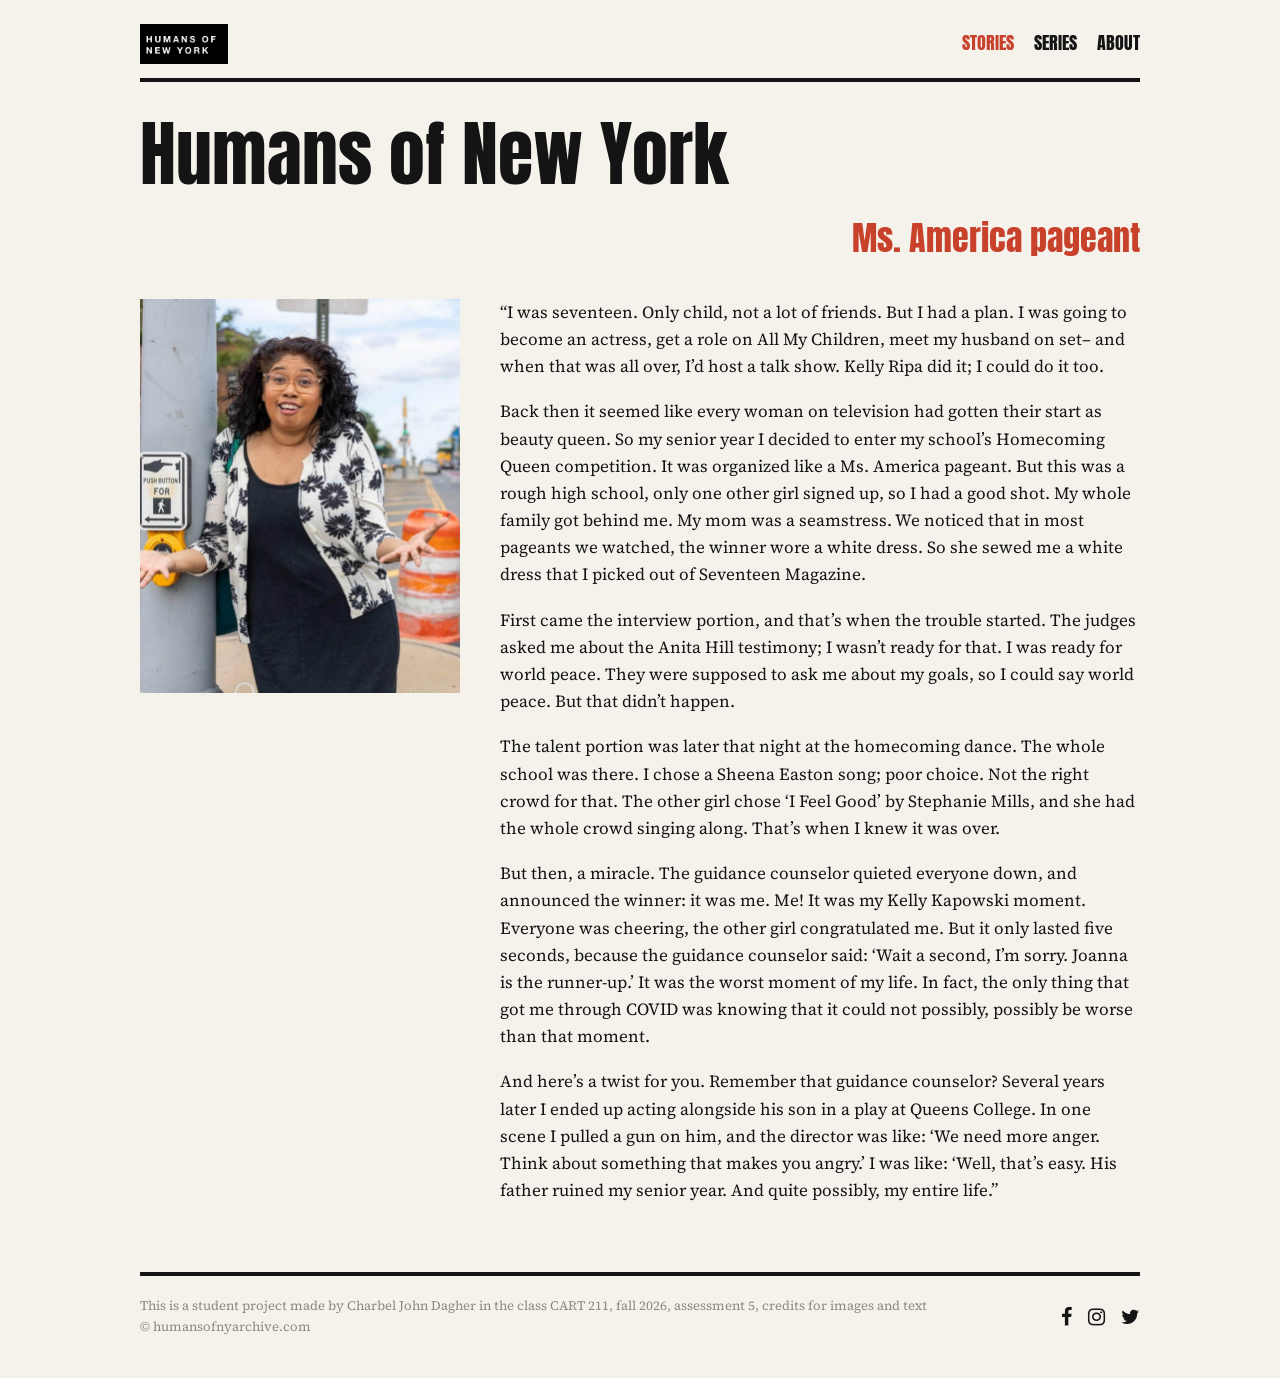
==== assessment5/story.html @ f138d674 "Add assessment 5" ====
<!DOCTYPE html>
<html lang="en">
<head>
  <meta charset="UTF-8">
  <meta name="viewport" content="width=device-width, initial-scale=1.0">
  <meta name="robots" content="noindex">
  <title>Ms. America pageant | Humans of New York</title>
  <link rel="stylesheet" href="https://fonts.googleapis.com/css2?family=Anton&family=Source+Serif+4&display=swap">
  <link rel="stylesheet" href="https://cdnjs.cloudflare.com/ajax/libs/font-awesome/4.7.0/css/font-awesome.min.css">
  <link rel="stylesheet" href="css/style.css">
</head>
<body>
  <header>
    <a href="index.html"><img src="images/logo.png" alt="Humans of New York" width="88"></a>
    <nav>
      <ul>
        <li><a href="story.html" class="current">Stories</a></li>
        <li><a href="index.html#series">Series</a></li>
        <li><a href="index.html#about">About</a></li>
      </ul>
    </nav>
  </header>
  <main>
    <h1>Humans of New York</h1>
    <section class="story">
      <h2>Ms. America pageant</h2>
      <img src="images/story1.jpg" alt="Woman leaning on a crosswalk pole">
      <div>
        <p>“I was seventeen. Only child, not a lot of friends. But I had a plan. I was going to become an actress, get a role on All My Children, meet my husband on set– and when that was all over, I’d host a talk show. Kelly Ripa did it; I could do it too.</p>
        <p>Back then it seemed like every woman on television had gotten their start as beauty queen. So my senior year I decided to enter my school’s Homecoming Queen competition. It was organized like a Ms. America pageant. But this was a rough high school, only one other girl signed up, so I had a good shot. My whole family got behind me. My mom was a seamstress. We noticed that in most pageants we watched, the winner wore a white dress. So she sewed me a white dress that I picked out of Seventeen Magazine.</p>
        <p>First came the interview portion, and that’s when the trouble started. The judges asked me about the Anita Hill testimony; I wasn’t ready for that. I was ready for world peace. They were supposed to ask me about my goals, so I could say world peace. But that didn’t happen.</p>
        <p>The talent portion was later that night at the homecoming dance. The whole school was there. I chose a Sheena Easton song; poor choice. Not the right crowd for that. The other girl chose ‘I Feel Good’ by Stephanie Mills, and she had the whole crowd singing along. That’s when I knew it was over.</p>
        <p>But then, a miracle. The guidance counselor quieted everyone down, and announced the winner: it was me. Me! It was my Kelly Kapowski moment. Everyone was cheering, the other girl congratulated me. But it only lasted five seconds, because the guidance counselor said: ‘Wait a second, I’m sorry. Joanna is the runner-up.’ It was the worst moment of my life. In fact, the only thing that got me through COVID was knowing that it could not possibly, possibly be worse than that moment.</p>
        <p>And here’s a twist for you. Remember that guidance counselor? Several years later I ended up acting alongside his son in a play at Queens College. In one scene I pulled a gun on him, and the director was like: ‘We need more anger. Think about something that makes you angry.’ I was like: ‘Well, that’s easy. His father ruined my senior year. And quite possibly, my entire life.”</p>
      </div>
    </section>
  </main>
  <footer>
    <p>This is a student project made by Charbel John Dagher in the class CART 211, fall 2026, assessment 5, credits for images and text &copy; humansofnyarchive.com</p>
    <ul>
      <li><a href="https://www.facebook.com/humansofnewyork" aria-label="Facebook"><i class="fa fa-facebook"></i></a></li>
      <li><a href="https://www.instagram.com/humansofny" aria-label="Instagram"><i class="fa fa-instagram"></i></a></li>
      <li><a href="https://twitter.com/humansofny" aria-label="Twitter"><i class="fa fa-twitter"></i></a></li>
    </ul>
  </footer>
</body>
</html>
---- assessment5/css/style.css ----
*,
*::before,
*::after {
  box-sizing: border-box;
}
* {
  margin: 0;
}
html {
  -webkit-text-size-adjust: 100%;
  text-size-adjust: 100%;
}
body {
  min-height: 100vh;
  line-height: 1.5;
  -webkit-font-smoothing: antialiased;
}
img,
picture,
video,
canvas,
svg {
  display: block;
  max-width: 100%;
}
input,
button,
textarea,
select {
  font: inherit;
  color: inherit;
}
h1, h2, h3, h4, h5, h6 {
  line-height: 1.2;
  text-wrap: balance;
}
p {
  text-wrap: pretty;
}
p, h1, h2, h3, h4, h5, h6 {
  overflow-wrap: break-word;
}
nav ul,
ul[role="list"],
ol[role="list"] {
  list-style: none;
  padding: 0;
}
nav a,
footer a,
figure a {
  text-decoration: none;
}
a {
  color: inherit;
  text-decoration-skip-ink: auto;
}
button {
  cursor: pointer;
}
@media (prefers-reduced-motion: reduce) {
  *,
  *::before,
  *::after {
    animation-duration: 0.01ms !important;
    animation-iteration-count: 1 !important;
    transition-duration: 0.01ms !important;
    scroll-behavior: auto !important;
  }
}
body {
  font-family: "Source Serif 4", Georgia, serif;
  font-size: 17px;
  line-height: 1.6;
  color: #141414;
  background-color: #f5f2ec;
  padding-left: 20px;
  padding-right: 20px;
}
a {
  color: #141414;
}
header,
main,
footer {
  max-width: 1000px;
  margin-left: auto;
  margin-right: auto;
}
header {
  display: flex;
  justify-content: space-between;
  align-items: center;
  padding-top: 24px;
  padding-bottom: 14px;
  border-bottom: 4px solid #141414;
}
header ul {
  display: flex;
  column-gap: 20px;
  list-style: none;
}
header a {
  font-family: "Anton", sans-serif;
  font-size: 18px;
  text-transform: uppercase;
}
header a:hover {
  color: #c8412b;
}
header .current {
  color: #c8412b;
}
h1 {
  font-family: "Anton", sans-serif;
  font-weight: normal;
  font-size: 72px;
  line-height: 1;
  margin-top: 36px;
  margin-bottom: 28px;
}
#about {
  max-width: 700px;
  margin-bottom: 40px;
}
#about p {
  margin-bottom: 16px;
}
.galerie {
  display: grid;
  grid-template-columns: auto auto auto;
  gap: 12px;
  margin-bottom: 50px;
}
.galerie a {
  display: block;
}
.galerie img {
  width: 100%;
  height: 192px;
  object-fit: cover;
  object-position: top;
}
.pic1 img,
.pic5 img,
.pic7 img,
.pic11 img {
  height: 420px;
}
figcaption {
  font-family: "Anton", sans-serif;
  font-size: 13px;
  line-height: 18px;
  text-transform: uppercase;
  margin-top: 6px;
}
.pic1 {
  grid-column-start: 1;
  grid-column-end: 3;
  grid-row-start: 1;
  grid-row-end: 3;
}
.pic5 {
  grid-column-start: 2;
  grid-column-end: 4;
  grid-row-start: 3;
  grid-row-end: 5;
}
.pic7 {
  grid-column-start: 1;
  grid-column-end: 3;
  grid-row-start: 5;
  grid-row-end: 7;
}
.pic11 {
  grid-column-start: 2;
  grid-column-end: 4;
  grid-row-start: 7;
  grid-row-end: 9;
}
.story {
  display: grid;
  grid-template-columns: 1fr 2fr;
  column-gap: 40px;
  row-gap: 40px;
  margin-bottom: 50px;
}
.story h2 {
  grid-column-start: 1;
  grid-column-end: 3;
  grid-row-start: 1;
  grid-row-end: 2;
  text-align: right;
  font-family: "Anton", sans-serif;
  font-weight: normal;
  font-size: 34px;
  color: #c8412b;
}
.story img {
  grid-column-start: 1;
  grid-column-end: 2;
  grid-row-start: 2;
  grid-row-end: 3;
}
.story div {
  grid-column-start: 2;
  grid-column-end: 3;
  grid-row-start: 2;
  grid-row-end: 3;
}
.story p {
  margin-bottom: 18px;
}
footer {
  display: flex;
  justify-content: space-between;
  align-items: center;
  column-gap: 24px;
  padding-top: 20px;
  padding-bottom: 40px;
  border-top: 4px solid #141414;
  font-size: 13px;
  color: #8d8a84;
}
footer ul {
  display: flex;
  column-gap: 16px;
  list-style: none;
  padding-left: 0;
  font-size: 20px;
}
footer a:hover {
  color: #c8412b;
}
@media (max-width: 700px) {
  h1 {
    font-size: 48px;
  }
  header a {
    font-size: 15px;
  }
  header ul {
    column-gap: 12px;
  }
  .galerie {
    grid-template-columns: auto auto;
    gap: 8px;
  }
  .galerie img {
    height: 98px;
  }
  .pic1 img,
  .pic5 img,
  .pic7 img,
  .pic11 img {
    height: 226px;
  }
  figcaption {
    font-size: 11px;
    line-height: 16px;
    margin-top: 6px;
  }
  .pic1 {
    grid-column-start: 1;
    grid-column-end: 3;
    grid-row-start: 1;
    grid-row-end: 3;
  }
  .pic5 {
    grid-column-start: 1;
    grid-column-end: 3;
    grid-row-start: 5;
    grid-row-end: 7;
  }
  .pic7 {
    grid-column-start: 1;
    grid-column-end: 3;
    grid-row-start: 7;
    grid-row-end: 9;
  }
  .pic11 {
    grid-column-start: 1;
    grid-column-end: 3;
    grid-row-start: 11;
    grid-row-end: 13;
  }
  .story {
    grid-template-columns: 1fr;
    row-gap: 20px;
  }
  .story h2 {
    grid-column-start: 1;
    grid-column-end: 2;
    grid-row-start: 1;
    grid-row-end: 2;
    text-align: left;
  }
  .story img {
    grid-column-start: 1;
    grid-column-end: 2;
    grid-row-start: 2;
    grid-row-end: 3;
  }
  .story div {
    grid-column-start: 1;
    grid-column-end: 2;
    grid-row-start: 3;
    grid-row-end: 4;
  }
  footer {
    flex-direction: column;
    align-items: flex-start;
    row-gap: 16px;
  }
}
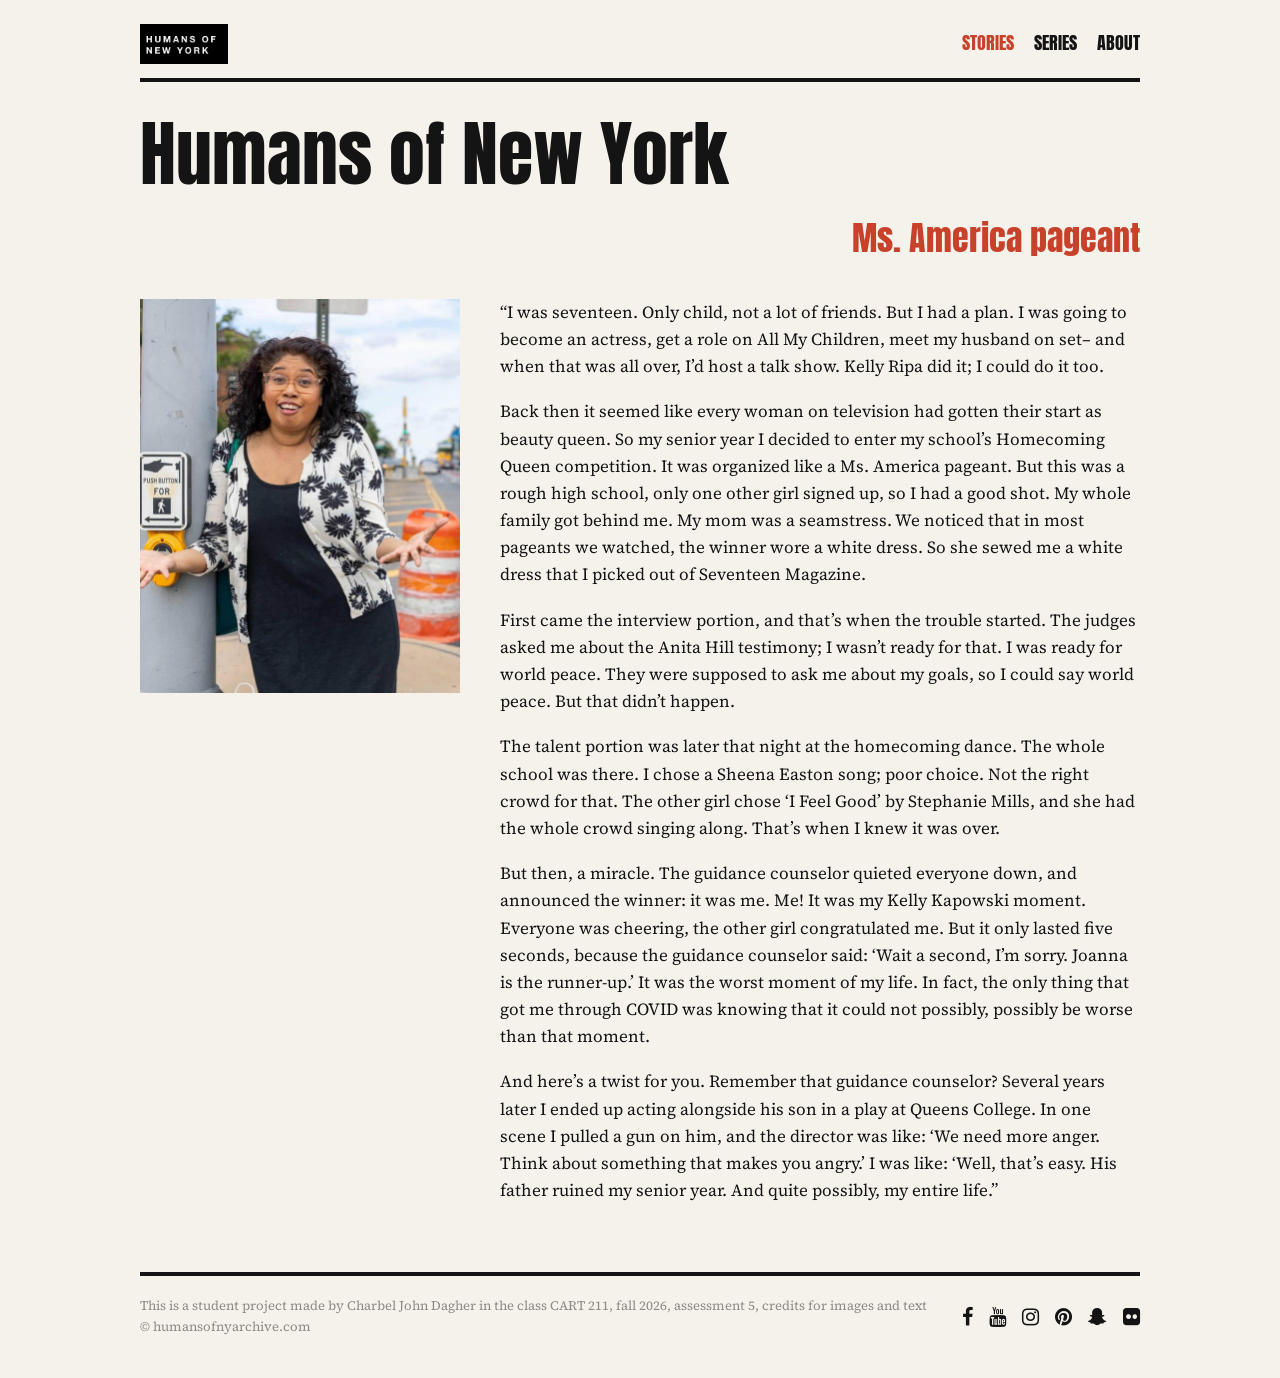
==== commit ab2a28c2: "Update footer icons" ====
--- a/assessment5/story.html
+++ b/assessment5/story.html
@@ -38,9 +38,12 @@
   <footer>
     <p>This is a student project made by Charbel John Dagher in the class CART 211, fall 2026, assessment 5, credits for images and text &copy; humansofnyarchive.com</p>
     <ul>
-      <li><a href="https://www.facebook.com/humansofnewyork" aria-label="Facebook"><i class="fa fa-facebook"></i></a></li>
-      <li><a href="https://www.instagram.com/humansofny" aria-label="Instagram"><i class="fa fa-instagram"></i></a></li>
-      <li><a href="https://twitter.com/humansofny" aria-label="Twitter"><i class="fa fa-twitter"></i></a></li>
+      <li><a href="#" class="fa fa-facebook"></a></li>
+      <li><a href="#" class="fa fa-youtube"></a></li>
+      <li><a href="#" class="fa fa-instagram"></a></li>
+      <li><a href="#" class="fa fa-pinterest"></a></li>
+      <li><a href="#" class="fa fa-snapchat-ghost"></a></li>
+      <li><a href="#" class="fa fa-flickr"></a></li>
     </ul>
   </footer>
 </body>
